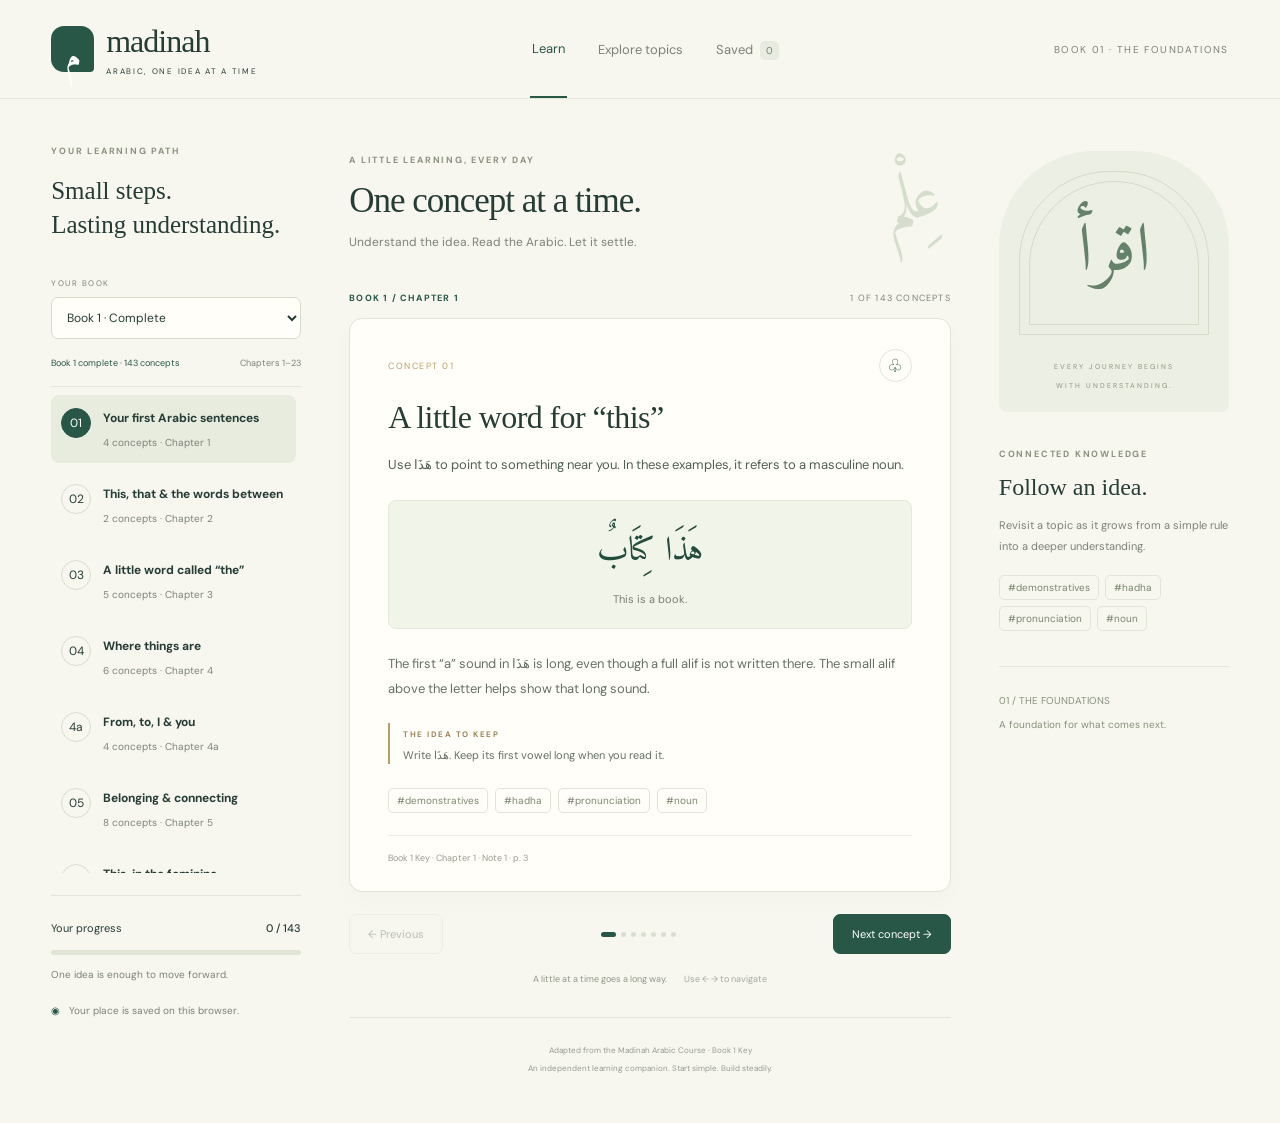
==== index.html @ 0787ab6f "Move complete Madinah Arabic concepts app to GitHub Pages" ====
<!doctype html>
<html lang="en"><head><meta charset="utf-8"><meta name="viewport" content="width=device-width, initial-scale=1"><meta name="description" content="Learn Arabic one clear concept at a time. A guided reading companion to the complete Book 1, Book 2, Book 3A and Book 3B Keys, with connected topic paths."><title>Madinah — One concept at a time</title><link rel="stylesheet" href="styles.css"><script src="concepts.js" defer></script><script src="concepts-next.js" defer></script><script src="concepts-7-9.js" defer></script><script src="concepts-10-12.js" defer></script><script src="concepts-13-18.js" defer></script><script src="concepts-19-23.js" defer></script><script src="book2-concepts.js" defer></script><script src="book2-concepts-4-6.js" defer></script><script src="book2-concepts-7-9.js" defer></script><script src="book2-concepts-10-12.js" defer></script><script src="book2-concepts-13-15.js" defer></script><script src="book2-concepts-16-18.js" defer></script><script src="book2-concepts-19-21.js" defer></script><script src="book2-concepts-22-25.js" defer></script><script src="book2-concepts-26-28.js" defer></script><script src="book2-concepts-29-31.js" defer></script><script src="book3a-concepts-1-2.js" defer></script><script src="book3a-concepts-3-7.js" defer></script><script src="book3a-concepts-8-10.js" defer></script><script src="book3a-concepts-11-12.js" defer></script><script src="book3a-concepts-13-15.js" defer></script><script src="book3b-concepts-16-18.js" defer></script><script src="book3b-concepts-19-21.js" defer></script><script src="book3b-concepts-22-24.js" defer></script><script src="book3b-concepts-25-26.js" defer></script><script src="book3b-concepts-27-28.js" defer></script><script src="book3b-concepts-29-31.js" defer></script><script src="book3b-concepts-32-34.js" defer></script><script src="app.js" defer></script></head>
<body><header><a class="brand" href="./"><span class="brand-icon" lang="ar">م</span><span>madinah<span class="brand-sub">ARABIC, ONE IDEA AT A TIME</span></span></a><nav aria-label="Main"><button id="learn" class="nav-active">Learn</button><button id="topics">Explore topics</button><button id="saved">Saved <span id="saved-count">0</span></button></nav><span class="edition" id="edition">BOOK 01 · THE FOUNDATIONS</span></header>
<div class="layout"><aside><div class="eyebrow">YOUR LEARNING PATH</div><h2>Small steps.<br>Lasting understanding.</h2><div class="book-picker"><label for="book-select">YOUR BOOK</label><select id="book-select"><option value="1">Book 1 · Complete</option><option value="2">Book 2 · Complete</option><option value="3">Book 3A · Complete</option><option value="4">Book 3B · Complete</option></select></div><div class="book-label"><span id="availability">Book 1 complete</span><span id="book-range">Chapters 1–23</span></div><div id="chapters" role="navigation" aria-label="Book 1 chapters"></div><div class="progress-box"><div><span>Your progress</span><strong id="progress-label"></strong></div><progress id="progress" aria-label="Book 1 reading progress" max="143" value="0"></progress><p>One idea is enough to move forward.</p></div><div class="local-note"><span>◉</span> Your place is saved on this browser.</div></aside>
<main><section class="intro"><div><div class="eyebrow">A LITTLE LEARNING, EVERY DAY</div><h1>One concept at a time.</h1><p>Understand the idea. Read the Arabic. Let it settle.</p></div><span class="intro-ar" lang="ar" dir="rtl">عِلْم</span></section><div id="filter-bar" hidden></div><div class="card-meta"><span id="chapter-label"></span><span id="position"></span></div><article id="concept-card" aria-live="polite"></article><div class="reader-nav"><button id="prev" class="secondary">← Previous</button><span id="dots" aria-hidden="true"></span><button id="next" class="primary">Next concept →</button></div><p class="keyboard-hint">A little at a time goes a long way. <span>Use ← → to navigate</span></p><section id="collection" hidden></section><footer><span id="source-footer">Adapted from the Madinah Arabic Course · Book 1 Key</span><br><span>An independent learning companion. Start simple. Build steadily.</span></footer></main><section class="right-rail"><div class="rail-art"><div class="arch"><span lang="ar">اقرأ</span></div><span>EVERY JOURNEY BEGINS<br>WITH UNDERSTANDING.</span></div><div class="eyebrow">CONNECTED KNOWLEDGE</div><h3>Follow an idea.</h3><p>Revisit a topic as it grows from a simple rule into a deeper understanding.</p><div id="related-tags"></div><div class="rail-bottom"><span id="rail-book">01 / THE FOUNDATIONS</span><br><span>A foundation for what comes next.</span></div></section></div><div id="toast" role="status"></div></body></html>
---- styles.css ----
@import url('https://fonts.googleapis.com/css2?family=DM+Sans:wght@400;500;600;700&family=Amiri:wght@400;700&display=swap');
:root{--ink:#253d35;--muted:#7c8278;--paper:#f7f7f0;--green:#285747;--line:#e2e5da;--gold:#b89e68}*{box-sizing:border-box}body{margin:0;background:var(--paper);color:var(--ink);font:14px 'DM Sans',Arial,sans-serif}button,a{-webkit-tap-highlight-color:transparent}button{font:inherit;cursor:pointer}button:focus-visible,a:focus-visible{outline:3px solid #b89e68;outline-offset:4px}header{height:99px;border-bottom:1px solid var(--line);display:flex;align-items:center;justify-content:space-between;padding:0 4%;gap:20px}.brand{display:flex;gap:12px;align-items:center;text-decoration:none;color:var(--ink);font:32px Georgia,serif;letter-spacing:-1px}.brand-icon{background:var(--green);color:white;border-radius:13px 13px 4px 13px;width:43px;height:46px;text-align:center;font:37px Amiri,serif}.brand-sub{display:block;font:8px 'DM Sans',sans-serif;letter-spacing:1.7px;margin-top:6px}.edition{font-size:10px;letter-spacing:1.4px;color:var(--muted)}.edition span{margin:0 10px;color:var(--gold)}nav{display:flex;gap:29px;align-self:stretch}nav button{border:0;background:none;color:var(--muted);font-size:13px;padding:0 2px}nav .nav-active{color:var(--green);border-bottom:2px solid var(--green)}#saved-count{font-size:10px;background:#e8ebdf;padding:3px 6px;border-radius:5px;margin-left:4px}.layout{max-width:1530px;margin:auto;display:grid;grid-template-columns:250px minmax(400px,700px) 230px;gap:48px;padding:46px 4%}.eyebrow{font-size:9px;letter-spacing:1.8px;font-weight:700;color:#8b917f}aside h2{font:25px/1.35 Georgia,serif;margin:17px 0 36px}.book-label{font-size:12px;font-weight:700;border-bottom:1px solid var(--line);padding-bottom:17px}.book-label span{float:right;color:var(--muted);font-size:10px;font-weight:400}.chapter{width:100%;display:flex;gap:12px;text-align:left;border:0;background:none;padding:18px 10px;border-radius:8px;margin-top:8px;color:var(--ink)}.chapter.active{background:#e8ecdf}.chapter-number{font-size:12px;border:1px solid #d6ddce;border-radius:50%;width:30px;height:30px;display:grid;place-items:center;flex-shrink:0}.chapter.active .chapter-number{background:var(--green);color:white;border-color:var(--green)}.chapter strong{font-size:12px;display:block;margin:2px 0 6px}.chapter small{color:var(--muted);font-size:10px}.progress-box{border-top:1px solid var(--line);margin-top:31px;padding-top:25px}.progress-box div{display:flex;justify-content:space-between;font-size:11px}.progress-box strong{font-weight:500}progress{width:100%;height:5px;border:0;margin-top:15px;accent-color:var(--green)}progress::-webkit-progress-bar{background:#e0e5d6;border-radius:5px}progress::-webkit-progress-value{background:var(--green);border-radius:5px}.progress-box p,.local-note{font-size:10px;color:var(--muted);line-height:1.8}.local-note{margin-top:35px}.local-note span{margin-right:6px;color:var(--green)}.intro{display:flex;justify-content:space-between;align-items:center;margin:0 0 33px}.intro h1{font:35px/1.2 Georgia,serif;letter-spacing:-1px;margin:14px 0 12px}.intro p{color:var(--muted);font-size:12px;margin:0}.intro-ar{font:65px Amiri,serif;color:#d5ddcc;transform:rotate(-9deg);margin-right:10px}.card-meta{display:flex;justify-content:space-between;font-size:9px;letter-spacing:1.2px;color:var(--muted);margin-bottom:14px}#chapter-label{color:var(--green);font-weight:700}article{background:#fffef9;border:1px solid #e1e3d8;border-radius:13px;padding:30px 38px 27px;box-shadow:0 8px 25px #31412e05;min-height:470px;animation:enter .25s ease}.card-top{display:flex;justify-content:space-between;align-items:center}.concept-number{font-size:9px;letter-spacing:1.5px;color:var(--gold)}.bookmark{background:none;border:1px solid var(--line);border-radius:50%;width:33px;height:33px;color:var(--green);font-size:18px}.bookmark.on{background:var(--green);color:white}article h2{font:32px/1.22 Georgia,serif;letter-spacing:-.6px;margin:16px 0}article p{font-size:13px;line-height:1.85;color:#657066}article .lead{color:#505f55}.example{background:#f1f4e9;border:1px solid #e5e9dc;border-radius:8px;text-align:center;margin:23px 0;padding:19px 12px}.arabic{font:34px/1.9 Amiri,'Traditional Arabic',serif;white-space:pre-line;color:#244c3d}.translation{font-size:11px;color:#78806e;white-space:pre-line;margin-top:5px;line-height:1.8}.takeaway{border-left:2px solid var(--gold);padding-left:13px;margin-top:22px}.takeaway span{font-size:8px;letter-spacing:1.5px;font-weight:700;color:#9a8558}.takeaway p{font-size:11px;line-height:1.7;margin:5px 0}.tags{display:flex;gap:7px;flex-wrap:wrap;margin-top:24px}.tag{border:1px solid #e1e5d8;background:none;border-radius:5px;padding:5px 8px;color:#7a866f;font-size:10px}.tag:hover{background:#e8ecdf}.source{font-size:9px;color:#9a9d91;border-top:1px solid #eceee4;padding-top:16px;margin-top:22px}.reader-nav{display:flex;justify-content:space-between;align-items:center;margin-top:22px}.primary,.secondary{border-radius:7px;padding:12px 18px;font-size:11px}.primary{background:var(--green);border:1px solid var(--green);color:white}.secondary{background:none;border:1px solid #dce1d4;color:#5d6c60}button:disabled{opacity:.4;cursor:default}#dots{display:flex;gap:5px}#dots i{width:5px;height:5px;border-radius:50%;background:#d9dfd0}#dots i.current{width:15px;border-radius:4px;background:var(--green)}.keyboard-hint{font-size:9px;color:#8f9686;text-align:center;margin-top:19px}.keyboard-hint span{margin-left:15px;color:#a5aa9b}footer{text-align:center;font-size:9px;color:#969b8c;line-height:2;border-top:1px solid var(--line);margin-top:32px;padding-top:23px}footer span{font-size:8px}.right-rail{padding-top:6px}.rail-art{background:#ecefe3;border-radius:95px 95px 8px 8px;min-height:257px;text-align:center;padding:20px;margin-bottom:36px;overflow:hidden}.arch{border:1px solid #d4dbc8;border-radius:90px 90px 0 0;position:relative;height:164px;display:grid;place-items:center;margin-bottom:20px}.arch:after{content:'';position:absolute;inset:9px;border:1px solid #d4dbc8;border-radius:90px 90px 0 0}.arch span{font:68px Amiri,serif;color:#64816a}.rail-art>span{font-size:7px;letter-spacing:2px;line-height:1.8;color:#8a947e}.right-rail h3{font:24px Georgia,serif;margin:14px 0}.right-rail p{font-size:11px;line-height:1.9;color:var(--muted)}#related-tags{display:flex;flex-wrap:wrap;gap:6px;margin-top:18px}.rail-bottom{margin-top:35px;border-top:1px solid var(--line);padding-top:22px;font-size:8px;letter-spacing:1.5px;color:#87917c;line-height:2.4}.rail-bottom span{letter-spacing:0;font-size:10px}#filter-bar{padding:12px;background:#e8ecdf;border-radius:7px;margin-bottom:16px;font-size:12px}#filter-bar button{float:right;border:0;background:none;color:var(--green)}#collection{background:#fffef9;padding:25px;border:1px solid var(--line);border-radius:10px}#collection h2{font:26px Georgia,serif}#collection input{width:100%;padding:12px;border:1px solid var(--line);border-radius:6px;margin-bottom:20px;font:inherit}.result{display:block;width:100%;text-align:left;background:none;border:0;border-bottom:1px solid var(--line);padding:17px 0;color:var(--ink)}.result small{display:block;color:var(--muted);margin-top:6px;font-size:10px}.topic-grid{display:flex;gap:10px;flex-wrap:wrap}#toast{position:fixed;bottom:20px;left:50%;transform:translateX(-50%);background:var(--green);color:white;border-radius:8px;padding:13px 22px;display:none;font-size:12px}@keyframes enter{from{opacity:.6;transform:translateY(5px)}to{opacity:1;transform:translateY(0)}}@media(min-width:1450px){.layout{gap:60px}}@media(max-width:1150px){.layout{grid-template-columns:210px minmax(350px,1fr);gap:30px}.right-rail{display:none}.edition{display:none}}@media(max-width:720px){header{height:80px;padding:0 5%;gap:12px}.brand{font-size:25px}.brand-sub{font-size:6px}.brand-icon{width:34px;height:38px;font-size:30px}nav{gap:13px}nav button{font-size:11px}.layout{display:block;padding:25px 5%}aside h2,aside>.eyebrow,.book-label,.progress-box,.local-note{display:none}#chapters{display:flex;gap:5px;margin-bottom:25px}.chapter{padding:9px 7px;gap:7px;margin:0;flex:1}.chapter strong{font-size:10px}.chapter small{font-size:8px}.chapter-number{width:23px;height:23px;font-size:9px}.intro h1{font-size:29px}.intro-ar{font-size:48px}.intro p{font-size:10px}article{padding:23px;min-height:450px}article h2{font-size:28px}.arabic{font-size:30px}.keyboard-hint span{display:none}.reader-nav{gap:8px}#dots{gap:3px}.primary,.secondary{padding:12px;font-size:10px}}

@media(max-width:720px){#chapters{overflow-x:auto;padding-bottom:10px;scroll-snap-type:x proximity}.chapter{flex:0 0 165px;scroll-snap-align:start}}

@media(min-width:721px){#chapters{max-height:54vh;overflow-y:auto;scrollbar-width:thin;scrollbar-color:#c8d3bf transparent;padding-right:5px}.chapter{padding-top:13px;padding-bottom:13px}.progress-box{margin-top:22px}.local-note{margin-top:18px}}

.book-picker{margin:0 0 18px}.book-picker label{display:block;font-size:8px;letter-spacing:1.5px;color:var(--muted);margin-bottom:9px}.book-picker select{width:100%;border:1px solid #d6ddce;border-radius:7px;background:#fffef9;color:var(--ink);padding:11px;font:inherit;font-size:12px}.book-label{display:flex;flex-wrap:wrap;justify-content:space-between;gap:8px}.book-label span{float:none;font-size:9px}#availability{color:var(--green)}@media(max-width:720px){.book-picker{display:flex;align-items:center;gap:12px;margin-bottom:15px}.book-picker label{flex-shrink:0;margin:0}.book-picker select{max-width:260px}.book-label{display:flex;margin-bottom:15px;padding-bottom:10px}}
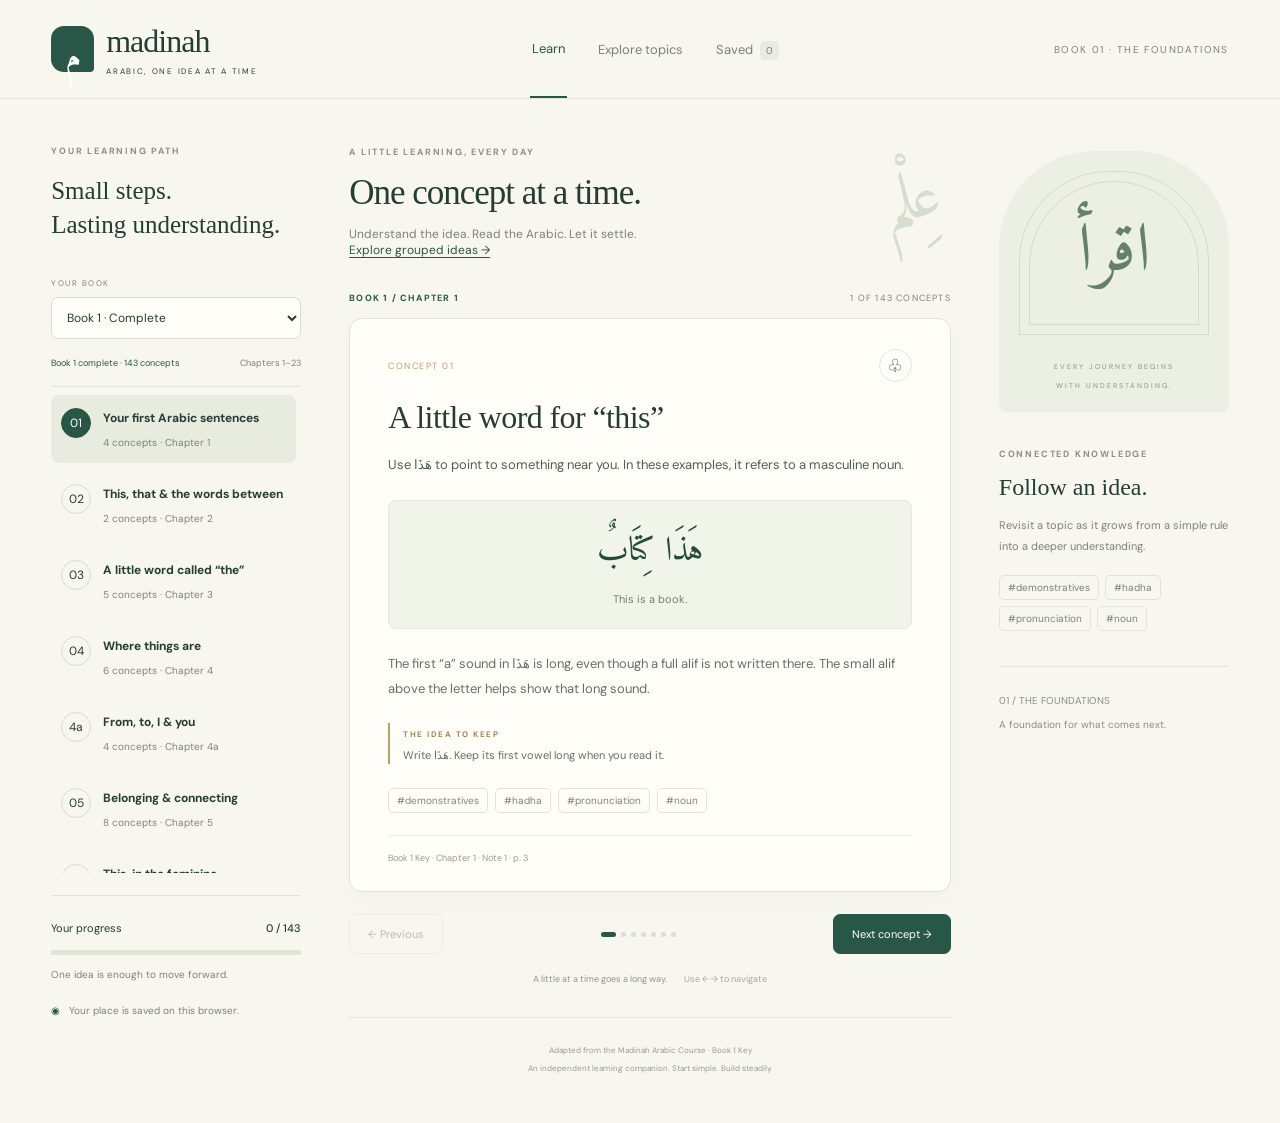
==== commit ed24d052: "Add complete grouped concept library and takeaway exports" ====
--- a/index.html
+++ b/index.html
@@ -2,4 +2,4 @@
 <html lang="en"><head><meta charset="utf-8"><meta name="viewport" content="width=device-width, initial-scale=1"><meta name="description" content="Learn Arabic one clear concept at a time. A guided reading companion to the complete Book 1, Book 2, Book 3A and Book 3B Keys, with connected topic paths."><title>Madinah — One concept at a time</title><link rel="stylesheet" href="styles.css"><script src="concepts.js" defer></script><script src="concepts-next.js" defer></script><script src="concepts-7-9.js" defer></script><script src="concepts-10-12.js" defer></script><script src="concepts-13-18.js" defer></script><script src="concepts-19-23.js" defer></script><script src="book2-concepts.js" defer></script><script src="book2-concepts-4-6.js" defer></script><script src="book2-concepts-7-9.js" defer></script><script src="book2-concepts-10-12.js" defer></script><script src="book2-concepts-13-15.js" defer></script><script src="book2-concepts-16-18.js" defer></script><script src="book2-concepts-19-21.js" defer></script><script src="book2-concepts-22-25.js" defer></script><script src="book2-concepts-26-28.js" defer></script><script src="book2-concepts-29-31.js" defer></script><script src="book3a-concepts-1-2.js" defer></script><script src="book3a-concepts-3-7.js" defer></script><script src="book3a-concepts-8-10.js" defer></script><script src="book3a-concepts-11-12.js" defer></script><script src="book3a-concepts-13-15.js" defer></script><script src="book3b-concepts-16-18.js" defer></script><script src="book3b-concepts-19-21.js" defer></script><script src="book3b-concepts-22-24.js" defer></script><script src="book3b-concepts-25-26.js" defer></script><script src="book3b-concepts-27-28.js" defer></script><script src="book3b-concepts-29-31.js" defer></script><script src="book3b-concepts-32-34.js" defer></script><script src="app.js" defer></script></head>
 <body><header><a class="brand" href="./"><span class="brand-icon" lang="ar">م</span><span>madinah<span class="brand-sub">ARABIC, ONE IDEA AT A TIME</span></span></a><nav aria-label="Main"><button id="learn" class="nav-active">Learn</button><button id="topics">Explore topics</button><button id="saved">Saved <span id="saved-count">0</span></button></nav><span class="edition" id="edition">BOOK 01 · THE FOUNDATIONS</span></header>
 <div class="layout"><aside><div class="eyebrow">YOUR LEARNING PATH</div><h2>Small steps.<br>Lasting understanding.</h2><div class="book-picker"><label for="book-select">YOUR BOOK</label><select id="book-select"><option value="1">Book 1 · Complete</option><option value="2">Book 2 · Complete</option><option value="3">Book 3A · Complete</option><option value="4">Book 3B · Complete</option></select></div><div class="book-label"><span id="availability">Book 1 complete</span><span id="book-range">Chapters 1–23</span></div><div id="chapters" role="navigation" aria-label="Book 1 chapters"></div><div class="progress-box"><div><span>Your progress</span><strong id="progress-label"></strong></div><progress id="progress" aria-label="Book 1 reading progress" max="143" value="0"></progress><p>One idea is enough to move forward.</p></div><div class="local-note"><span>◉</span> Your place is saved on this browser.</div></aside>
-<main><section class="intro"><div><div class="eyebrow">A LITTLE LEARNING, EVERY DAY</div><h1>One concept at a time.</h1><p>Understand the idea. Read the Arabic. Let it settle.</p></div><span class="intro-ar" lang="ar" dir="rtl">عِلْم</span></section><div id="filter-bar" hidden></div><div class="card-meta"><span id="chapter-label"></span><span id="position"></span></div><article id="concept-card" aria-live="polite"></article><div class="reader-nav"><button id="prev" class="secondary">← Previous</button><span id="dots" aria-hidden="true"></span><button id="next" class="primary">Next concept →</button></div><p class="keyboard-hint">A little at a time goes a long way. <span>Use ← → to navigate</span></p><section id="collection" hidden></section><footer><span id="source-footer">Adapted from the Madinah Arabic Course · Book 1 Key</span><br><span>An independent learning companion. Start simple. Build steadily.</span></footer></main><section class="right-rail"><div class="rail-art"><div class="arch"><span lang="ar">اقرأ</span></div><span>EVERY JOURNEY BEGINS<br>WITH UNDERSTANDING.</span></div><div class="eyebrow">CONNECTED KNOWLEDGE</div><h3>Follow an idea.</h3><p>Revisit a topic as it grows from a simple rule into a deeper understanding.</p><div id="related-tags"></div><div class="rail-bottom"><span id="rail-book">01 / THE FOUNDATIONS</span><br><span>A foundation for what comes next.</span></div></section></div><div id="toast" role="status"></div></body></html>
+<main><section class="intro"><div><div class="eyebrow">A LITTLE LEARNING, EVERY DAY</div><h1>One concept at a time.</h1><p>Understand the idea. Read the Arabic. Let it settle.</p><p><a class="concept-paths-link" href="concept-paths/">Explore grouped ideas →</a></p></div><span class="intro-ar" lang="ar" dir="rtl">عِلْم</span></section><div id="filter-bar" hidden></div><div class="card-meta"><span id="chapter-label"></span><span id="position"></span></div><article id="concept-card" aria-live="polite"></article><div class="reader-nav"><button id="prev" class="secondary">← Previous</button><span id="dots" aria-hidden="true"></span><button id="next" class="primary">Next concept →</button></div><p class="keyboard-hint">A little at a time goes a long way. <span>Use ← → to navigate</span></p><section id="collection" hidden></section><footer><span id="source-footer">Adapted from the Madinah Arabic Course · Book 1 Key</span><br><span>An independent learning companion. Start simple. Build steadily.</span></footer></main><section class="right-rail"><div class="rail-art"><div class="arch"><span lang="ar">اقرأ</span></div><span>EVERY JOURNEY BEGINS<br>WITH UNDERSTANDING.</span></div><div class="eyebrow">CONNECTED KNOWLEDGE</div><h3>Follow an idea.</h3><p>Revisit a topic as it grows from a simple rule into a deeper understanding.</p><div id="related-tags"></div><div class="rail-bottom"><span id="rail-book">01 / THE FOUNDATIONS</span><br><span>A foundation for what comes next.</span></div></section></div><div id="toast" role="status"></div></body></html>
--- a/styles.css
+++ b/styles.css
@@ -6,3 +6,5 @@
 @media(min-width:721px){#chapters{max-height:54vh;overflow-y:auto;scrollbar-width:thin;scrollbar-color:#c8d3bf transparent;padding-right:5px}.chapter{padding-top:13px;padding-bottom:13px}.progress-box{margin-top:22px}.local-note{margin-top:18px}}
 
 .book-picker{margin:0 0 18px}.book-picker label{display:block;font-size:8px;letter-spacing:1.5px;color:var(--muted);margin-bottom:9px}.book-picker select{width:100%;border:1px solid #d6ddce;border-radius:7px;background:#fffef9;color:var(--ink);padding:11px;font:inherit;font-size:12px}.book-label{display:flex;flex-wrap:wrap;justify-content:space-between;gap:8px}.book-label span{float:none;font-size:9px}#availability{color:var(--green)}@media(max-width:720px){.book-picker{display:flex;align-items:center;gap:12px;margin-bottom:15px}.book-picker label{flex-shrink:0;margin:0}.book-picker select{max-width:260px}.book-label{display:flex;margin-bottom:15px;padding-bottom:10px}}
+
+.concept-paths-link{color:var(--green);text-underline-offset:3px}
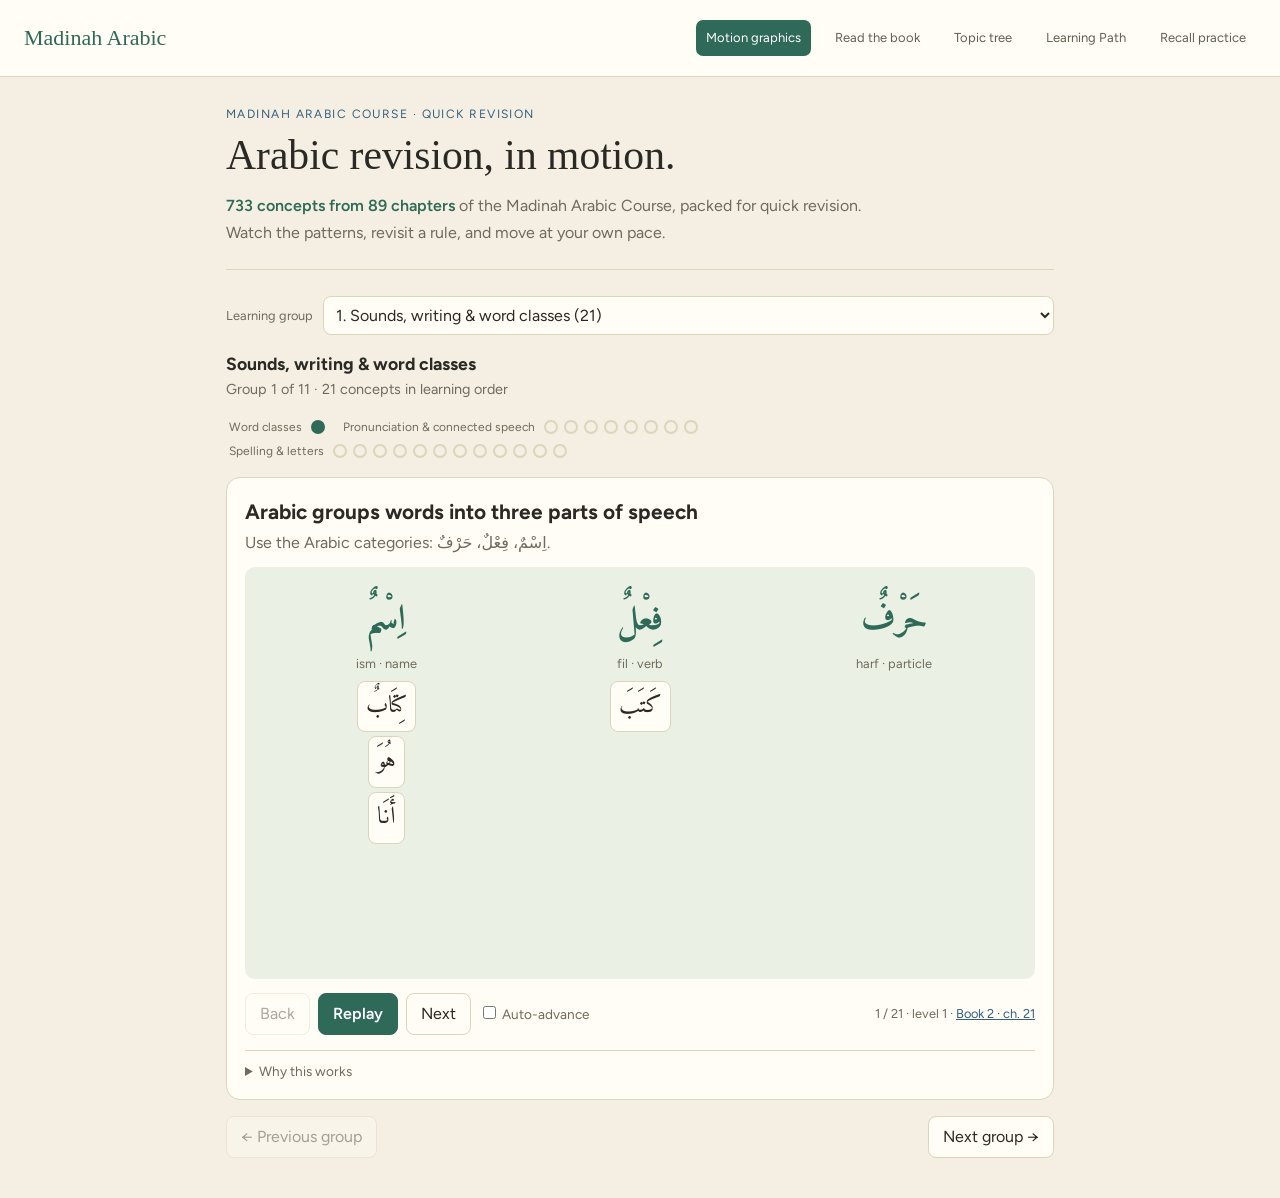
==== commit b27ee467: "Make motion revision the home page and cover all concept groups" ====
--- a/index.html
+++ b/index.html
@@ -1,5 +1,13 @@
 <!doctype html>
-<html lang="en"><head><meta charset="utf-8"><meta name="viewport" content="width=device-width, initial-scale=1"><meta name="description" content="Learn Arabic one clear concept at a time. A guided reading companion to the complete Book 1, Book 2, Book 3A and Book 3B Keys, with connected topic paths."><title>Madinah — One concept at a time</title><link rel="stylesheet" href="styles.css"><script src="concepts.js" defer></script><script src="concepts-next.js" defer></script><script src="concepts-7-9.js" defer></script><script src="concepts-10-12.js" defer></script><script src="concepts-13-18.js" defer></script><script src="concepts-19-23.js" defer></script><script src="book2-concepts.js" defer></script><script src="book2-concepts-4-6.js" defer></script><script src="book2-concepts-7-9.js" defer></script><script src="book2-concepts-10-12.js" defer></script><script src="book2-concepts-13-15.js" defer></script><script src="book2-concepts-16-18.js" defer></script><script src="book2-concepts-19-21.js" defer></script><script src="book2-concepts-22-25.js" defer></script><script src="book2-concepts-26-28.js" defer></script><script src="book2-concepts-29-31.js" defer></script><script src="book3a-concepts-1-2.js" defer></script><script src="book3a-concepts-3-7.js" defer></script><script src="book3a-concepts-8-10.js" defer></script><script src="book3a-concepts-11-12.js" defer></script><script src="book3a-concepts-13-15.js" defer></script><script src="book3b-concepts-16-18.js" defer></script><script src="book3b-concepts-19-21.js" defer></script><script src="book3b-concepts-22-24.js" defer></script><script src="book3b-concepts-25-26.js" defer></script><script src="book3b-concepts-27-28.js" defer></script><script src="book3b-concepts-29-31.js" defer></script><script src="book3b-concepts-32-34.js" defer></script><script src="app.js" defer></script></head>
-<body><header><a class="brand" href="./"><span class="brand-icon" lang="ar">م</span><span>madinah<span class="brand-sub">ARABIC, ONE IDEA AT A TIME</span></span></a><nav aria-label="Main"><button id="learn" class="nav-active">Learn</button><button id="topics">Explore topics</button><button id="saved">Saved <span id="saved-count">0</span></button></nav><span class="edition" id="edition">BOOK 01 · THE FOUNDATIONS</span></header>
-<div class="layout"><aside><div class="eyebrow">YOUR LEARNING PATH</div><h2>Small steps.<br>Lasting understanding.</h2><div class="book-picker"><label for="book-select">YOUR BOOK</label><select id="book-select"><option value="1">Book 1 · Complete</option><option value="2">Book 2 · Complete</option><option value="3">Book 3A · Complete</option><option value="4">Book 3B · Complete</option></select></div><div class="book-label"><span id="availability">Book 1 complete</span><span id="book-range">Chapters 1–23</span></div><div id="chapters" role="navigation" aria-label="Book 1 chapters"></div><div class="progress-box"><div><span>Your progress</span><strong id="progress-label"></strong></div><progress id="progress" aria-label="Book 1 reading progress" max="143" value="0"></progress><p>One idea is enough to move forward.</p></div><div class="local-note"><span>◉</span> Your place is saved on this browser.</div></aside>
-<main><section class="intro"><div><div class="eyebrow">A LITTLE LEARNING, EVERY DAY</div><h1>One concept at a time.</h1><p>Understand the idea. Read the Arabic. Let it settle.</p><p><a class="concept-paths-link" href="concept-paths/">Explore grouped ideas →</a></p></div><span class="intro-ar" lang="ar" dir="rtl">عِلْم</span></section><div id="filter-bar" hidden></div><div class="card-meta"><span id="chapter-label"></span><span id="position"></span></div><article id="concept-card" aria-live="polite"></article><div class="reader-nav"><button id="prev" class="secondary">← Previous</button><span id="dots" aria-hidden="true"></span><button id="next" class="primary">Next concept →</button></div><p class="keyboard-hint">A little at a time goes a long way. <span>Use ← → to navigate</span></p><section id="collection" hidden></section><footer><span id="source-footer">Adapted from the Madinah Arabic Course · Book 1 Key</span><br><span>An independent learning companion. Start simple. Build steadily.</span></footer></main><section class="right-rail"><div class="rail-art"><div class="arch"><span lang="ar">اقرأ</span></div><span>EVERY JOURNEY BEGINS<br>WITH UNDERSTANDING.</span></div><div class="eyebrow">CONNECTED KNOWLEDGE</div><h3>Follow an idea.</h3><p>Revisit a topic as it grows from a simple rule into a deeper understanding.</p><div id="related-tags"></div><div class="rail-bottom"><span id="rail-book">01 / THE FOUNDATIONS</span><br><span>A foundation for what comes next.</span></div></section></div><div id="toast" role="status"></div></body></html>
+<html lang="en"><head><meta charset="utf-8"><meta name="viewport" content="width=device-width,initial-scale=1,viewport-fit=cover">
+<meta name="description" content="733 concepts from 89 chapters of the Madinah Arabic Course, packed into visual lessons for quick revision. Explore all 11 groups through motion graphics."><title>Madinah Arabic — Quick revision in motion</title>
+<script>if(new URLSearchParams(location.search).has('card'))location.replace('reader.html'+location.search+location.hash);</script>
+<link href="https://fonts.googleapis.com/css2?family=Amiri:wght@400;700&amp;family=Figtree:wght@400;600&amp;display=swap" rel="stylesheet">
+<link rel="stylesheet" href="concept-paths/motion/styles.css"><link rel="stylesheet" href="site-nav.css"><script src="site-nav.js" defer></script><script src="concept-paths/motion/motion.js" defer></script></head>
+<body><main><section class="home-intro"><p class="kicker">Madinah Arabic Course · Quick revision</p><h1>Arabic revision, in motion.</h1><p><strong>733 concepts from 89 chapters</strong> of the Madinah Arabic Course, packed for quick revision. Watch the patterns, revisit a rule, and move at your own pace.</p></section>
+<div class="group-picker"><label for="group">Learning group</label><select id="group" disabled><option>Loading…</option></select></div><h2 id="group-title">Arabic concepts in motion</h2>
+<p class="sub" id="group-summary" role="status">Loading visual lessons…</p><nav id="dots" aria-label="Choose a concept"></nav>
+<section id="card" aria-label="Animated concept"><h2 id="ttl"></h2><p id="rule"></p><div id="example-picker" hidden><label for="example">Example</label> <select id="example"></select></div><div id="stage"></div>
+<div id="ctl"><button class="b" id="prev" disabled>Back</button><button class="b pri" id="rep" disabled>Replay</button><button class="b" id="next" disabled>Next</button><label style="font-size:.85rem;color:var(--mut)"><input type="checkbox" id="auto"> Auto-advance</label><span id="meta"></span></div>
+<details id="context" hidden><summary>Why this works</summary><p id="explanation"></p><a id="concept-link">Read the concept &amp; original sources ↗</a></details></section>
+<nav class="group-controls" aria-label="Move between groups"><button class="b" id="prev-group" disabled>← Previous group</button><button class="b" id="next-group" disabled>Next group →</button></nav></main></body></html>
--- a/concept-paths/motion/styles.css
+++ b/concept-paths/motion/styles.css
@@ -0,0 +1,39 @@
+
+:root{--bg:#f4efe2;--stage:#eaf0e4;--card:#fffdf6;--ink:#2a2924;--mut:#6f6a5b;--line:#ddd4bc;--gold:#2e6a57;--teal:#35607f;--hi:#fbe39a;
+box-sizing:border-box;padding-top:env(safe-area-inset-top,0px);padding-bottom:env(safe-area-inset-bottom,0px)}
+
+html{scroll-padding-top:env(safe-area-inset-top,0px)}
+*{box-sizing:border-box}body{margin:0;background:var(--bg);color:var(--ink);font:16px/1.5 Figtree,system-ui,sans-serif}
+main{max-width:860px;margin:0 auto;padding:20px 16px 40px}
+h1{font-size:1.1rem;margin:0 0 2px}.sub{color:var(--mut);font-size:.9rem;margin:0 0 14px}
+#dots{display:flex;flex-wrap:wrap;gap:6px 18px;margin-bottom:14px;max-height:190px;overflow:auto;scrollbar-width:thin;padding:3px}
+.grp{display:flex;align-items:center;gap:5px}.grp small{color:var(--mut);font-size:.75rem;margin-right:3px}
+.dot{width:14px;height:14px;border-radius:50%;border:2px solid var(--line);background:none;padding:0;cursor:pointer}
+.dot.done{background:var(--line)}.dot.cur{border-color:var(--gold);background:var(--gold)}
+.dot:focus-visible,button:focus-visible{outline:3px solid var(--teal);outline-offset:2px}
+#card{background:var(--card);border:1px solid var(--line);border-radius:14px;padding:18px}
+#ttl{font-size:1.3rem;margin:0 0 4px}#rule{color:var(--mut);margin:0 0 12px}
+#stage{min-height:300px;border-radius:10px;background:var(--stage);display:flex;flex-direction:column;align-items:center;justify-content:center;gap:16px;padding:20px;overflow:hidden;direction:ltr}
+.ar{font-family:Amiri,'Noto Naskh Arabic',serif;direction:rtl;line-height:1.9}
+.hid{opacity:0;transform:translateY(14px);transition:opacity .6s,transform .6s}.hid.on{opacity:1;transform:none}
+.row{display:grid;grid-template-columns:1fr auto 1fr;gap:16px;align-items:center;width:100%;max-width:640px}
+.row .l{font-size:2rem;direction:rtl}.row .r{font-size:2.3rem;direction:rtl}
+.row .l{order:3;text-align:right}.row .r{order:1;text-align:left}.arr{order:2}.tag{order:4}
+.arr{width:56px;height:3px;background:var(--gold);transform:scaleX(0);transform-origin:right;transition:transform .5s;position:relative}
+.arr.on{transform:scaleX(1)}.arr:after{content:"";position:absolute;left:-2px;top:-5px;border:6px solid transparent;border-right:9px solid var(--gold);border-left:0}
+.tag{grid-column:1/-1;text-align:center;color:var(--teal);font-size:.9rem;margin-top:-10px}
+b.h{font-weight:inherit;color:var(--ink);background:var(--hi);border-radius:4px}
+.word{font-size:4rem}.m{transition:background .8s}
+.m.glow{background:var(--hi);border-radius:4px}
+.spoken{font-size:1.8rem;letter-spacing:.04em;color:var(--teal);min-height:2.4rem;font-weight:600}
+.note{color:var(--mut);text-align:center;max-width:520px;min-height:1.5em}
+.cols{display:grid;grid-template-columns:repeat(3,1fr);gap:12px;width:100%}.col{text-align:center}
+.col h3{margin:0;font-size:2.2rem;color:var(--gold)}.col p{margin:0 0 8px;color:var(--mut);font-size:.8rem}
+.chip{display:block;margin:4px auto;padding:2px 8px;border:1px solid var(--line);border-radius:8px;width:max-content;font-size:1.5rem;background:var(--card)}
+#ctl{display:flex;gap:8px;align-items:center;margin-top:14px;flex-wrap:wrap}
+button.b{font:inherit;padding:8px 14px;border-radius:8px;border:1px solid var(--line);background:var(--card);color:var(--ink);cursor:pointer}
+button.b.pri{background:var(--gold);color:#fff;border-color:var(--gold);font-weight:600}
+#meta{margin-left:auto;font-size:.8rem;color:var(--mut)}#meta a{color:var(--teal)}
+@media(max-width:560px){.word{font-size:2.6rem}.row .l{font-size:1.4rem}.row .r{font-size:1.6rem}.arr{width:30px}.chip{font-size:1.2rem}.col h3{font-size:1.6rem}}
+@media(prefers-reduced-motion:reduce){*{transition-duration:.01s!important}}
+[hidden]{display:none!important}.group-picker{display:flex;gap:10px;align-items:center;margin:12px 0 16px}.group-picker label,#example-picker label{font-size:.8rem;color:var(--mut)}select{font:inherit;color:var(--ink);background:var(--card);border:1px solid var(--line);border-radius:8px;padding:8px;max-width:100%;min-width:0}.group-picker select{flex:1}.group-controls{display:flex;justify-content:space-between;gap:12px;margin-top:16px}.grp{flex-wrap:wrap;max-width:100%;gap:6px}.grp small{max-width:100%}.dot{flex-shrink:0}.row{grid-template-columns:minmax(0,1fr) auto minmax(0,1fr)}.row .l,.row .r{overflow-wrap:anywhere;min-width:0}.example-text{font-size:clamp(1.9rem,5vw,3rem);text-align:center;white-space:pre-line;overflow-wrap:anywhere;max-width:100%;line-height:2}.token{display:inline-block;border-radius:4px;transition:opacity .6s,transform .6s,background .8s}.token.focus-word{background:var(--hi)}.translation{font-size:1rem;white-space:pre-line}.note{white-space:pre-line}#example-picker{margin-bottom:12px;font-size:.85rem}#context{border-top:1px solid var(--line);margin-top:15px;padding-top:10px;font-size:.85rem;color:var(--mut)}#context summary{cursor:pointer}#context a{color:var(--teal)}#context p{white-space:pre-line}.word{overflow-wrap:anywhere;max-width:100%;text-align:center}.spoken{text-align:center;overflow-wrap:anywhere;max-width:100%}button:disabled{opacity:.4;cursor:default}select:focus-visible,a:focus-visible{outline:3px solid var(--teal);outline-offset:2px}@media(max-width:560px){.group-picker{align-items:stretch;flex-direction:column;gap:4px}.group-controls button{font-size:.85rem;padding:8px}#stage{padding:15px;gap:12px}.row{gap:8px}.tag{margin-top:0}.grp small{flex-basis:100%}.dot{width:17px;height:17px}}
--- a/site-nav.css
+++ b/site-nav.css
@@ -0,0 +1 @@
+.site-tabs{display:flex;align-items:center;align-self:auto;justify-content:center;gap:6px 14px;flex-wrap:wrap;padding:17px 24px;margin:0;border-bottom:1px solid #ddd4bc;background:#fffdf6;font:13px/1.5 Figtree,'Segoe UI',sans-serif;box-sizing:border-box}.site-tabs a{display:block;white-space:nowrap;text-decoration:none;color:#625f52;padding:8px 10px;border-radius:7px}.site-tabs a.site-name{font:22px Georgia,serif;color:#2e6a57;margin-right:auto;padding-left:0}.site-tabs a[aria-current=page]{background:#2e6a57;color:#fff}.site-tabs a:hover{background:#eaf0e4;color:#2e6a57}.site-tabs a:focus-visible{outline:3px solid #35607f;outline-offset:2px}.home-intro{margin-bottom:26px;padding:7px 0 22px;border-bottom:1px solid #ddd4bc}.home-intro .kicker{color:#35607f;font-size:.75rem;letter-spacing:.12em;text-transform:uppercase;margin:0 0 8px}.home-intro h1{font:clamp(1.8rem,4vw,2.6rem)/1.15 Georgia,serif;margin:0 0 12px;color:#2a2924}.home-intro p{margin:0;max-width:660px;color:#6f6a5b;line-height:1.7}.home-intro strong{color:#2e6a57;font-weight:600}#group-title{font-size:1.1rem;margin:0 0 2px}@media(max-width:600px){.site-tabs{padding:12px 16px;justify-content:flex-start;gap:4px}.site-tabs a.site-name{flex-basis:100%;font-size:21px}.site-tabs a{font-size:12px;padding:7px 9px}.home-intro{padding-bottom:18px;margin-bottom:18px}}
